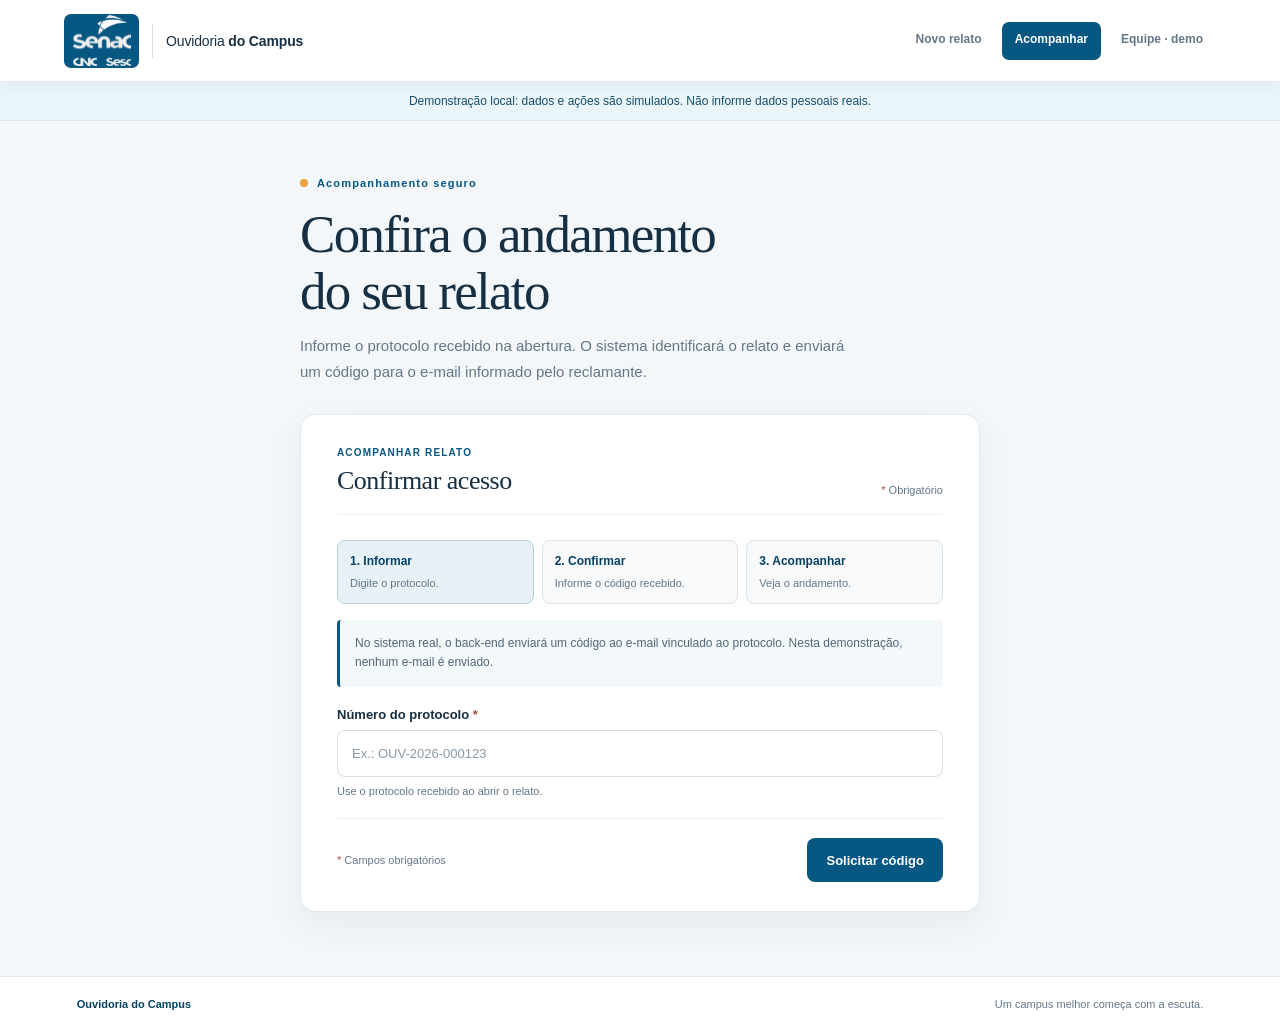
==== frontend/consulta.html @ caab5a20 "feat(frontend): add mocked complaint workflows and Senac branding Co-authored-by: Copilot <223556219" ====
<!doctype html>
<html lang="pt-BR">
<head>
  <meta charset="utf-8">
  <meta name="viewport" content="width=device-width, initial-scale=1">
  <meta name="theme-color" content="#f3f7fa">
  <meta name="description" content="Acompanhe um relato pelo protocolo na Ouvidoria do Campus.">
  <title>Ouvidoria do Campus | Acompanhar relato</title>
  <link rel="stylesheet" href="styles.css">
</head>
<body>
  <header class="site-header">
    <a class="brand" href="index.html" aria-label="Ouvidoria do Campus, início">
      <span class="brand-senac"><img src="assets/senac-logo.svg" alt="Senac"></span>
      <span class="brand-separator" aria-hidden="true"></span>
      <span class="brand-name">Ouvidoria <strong>do Campus</strong></span>
    </a>
    <nav class="header-nav" aria-label="Navegação principal">
      <a class="nav-link" href="index.html">Novo relato</a>
      <a class="nav-link active" href="consulta.html" aria-current="page">Acompanhar</a>
      <a class="nav-link" href="equipe-login.html">Equipe · demo</a>
    </nav>
  </header>

  <div class="demo-banner" role="note">Demonstração local: dados e ações são simulados. Não informe dados pessoais reais.</div>

  <main id="inicio">
    <section class="intro" aria-labelledby="page-title">
      <p class="eyebrow"><span aria-hidden="true"></span> Acompanhamento seguro</p>
      <h1 id="page-title">Confira o andamento<br class="desktop-break"> do seu relato</h1>
      <p class="intro-copy">Informe o protocolo recebido na abertura. O sistema identificará o relato e enviará um código para o e-mail informado pelo reclamante.</p>
    </section>

    <section class="form-card consultation-card" aria-labelledby="form-title">
      <div class="card-heading">
        <div>
          <p class="step-label">ACOMPANHAR RELATO</p>
          <h2 id="form-title">Confirmar acesso</h2>
        </div>
        <span class="required-note"><span aria-hidden="true">*</span> Obrigatório</span>
      </div>

      <ol class="verification-note" aria-label="Etapas do acompanhamento">
        <li class="verification-step current">
          <strong>1. Informar</strong>
          Digite o protocolo.
        </li>
        <li class="verification-step">
          <strong>2. Confirmar</strong>
          Informe o código recebido.
        </li>
        <li class="verification-step">
          <strong>3. Acompanhar</strong>
          Veja o andamento.
        </li>
      </ol>

      <p class="privacy-note">
        No sistema real, o back-end enviará um código ao e-mail vinculado ao protocolo. Nesta demonstração, nenhum e-mail é enviado.
      </p>

      <form id="protocol-form">
        <div class="field">
          <label for="protocol">Número do protocolo <span aria-hidden="true">*</span></label>
          <input id="protocol" name="protocol" type="text" placeholder="Ex.: OUV-2026-000123" required>
          <span class="field-hint">Use o protocolo recebido ao abrir o relato.</span>
        </div>

        <div class="form-footer">
          <p><span aria-hidden="true">*</span> Campos obrigatórios</p>
          <button type="submit">Solicitar código</button>
        </div>
      </form>

      <div class="feedback" id="protocol-result" aria-live="polite" hidden></div>

      <form class="verification-form" id="code-form" hidden>
        <div class="field">
          <label for="verification-code">Código de demonstração <span aria-hidden="true">*</span></label>
          <input id="verification-code" name="code" type="text" inputmode="numeric" autocomplete="one-time-code" placeholder="Digite o código mostrado acima" required>
        </div>
        <div class="form-footer">
          <p>Confirmação simulada</p>
          <button type="submit">Verificar código</button>
        </div>
      </form>

      <section class="tracking-result" id="tracking-result" aria-live="polite" hidden></section>
    </section>
  </main>

  <footer class="site-footer">
    <span>Ouvidoria do Campus</span>
    <span>Um campus melhor começa com a escuta.</span>
  </footer>
  <script src="mock-api.js" defer></script>
  <script src="app.js" defer></script>
</body>
</html>
---- frontend/styles.css ----
:root {
  color-scheme: light;
  --ink: #172f42;
  --muted: #647789;
  --brand: #075783;
  --brand-dark: #064064;
  --brand-soft: #e7f1f7;
  --green: var(--brand);
  --green-dark: var(--brand-dark);
  --green-soft: var(--brand-soft);
  --line: #d9e3ea;
  --paper: #ffffff;
  --canvas: #f3f7fa;
  --warm: #fff8ed;
  --accent: #e8a23b;
  font-family: "Segoe UI", Arial, sans-serif;
  font-synthesis: none;
  text-rendering: optimizeLegibility;
}

* {
  box-sizing: border-box;
}

body {
  min-width: 320px;
  margin: 0;
  color: var(--ink);
  background: var(--canvas);
}

.site-header {
  position: sticky;
  z-index: 20;
  top: 0;
  display: flex;
  min-height: 82px;
  align-items: center;
  justify-content: space-between;
  padding: 0 max(5vw, 28px);
  border-bottom: 1px solid #e2e9ee;
  background: var(--paper);
  box-shadow: 0 3px 14px rgb(23 47 66 / 5%);
}

.brand {
  display: inline-flex;
  align-items: center;
  gap: 13px;
  color: var(--ink);
  font-size: 14px;
  text-decoration: none;
}

.brand-senac {
  display: grid;
  width: 75px;
  height: 54px;
  place-items: center;
  overflow: hidden;
  border-radius: 7px;
  background: #075783;
}

.brand-senac img {
  display: block;
  width: 58px;
  height: 52px;
  object-fit: contain;
}

.brand-separator {
  width: 1px;
  height: 34px;
  background: #d8e1e8;
}

.brand-name {
  letter-spacing: -.15px;
}

.brand strong {
  font-weight: 700;
}

.header-label {
  color: var(--muted);
  font-size: 13px;
}

.header-nav {
  display: flex;
  align-items: center;
  gap: 7px;
}

.nav-link {
  min-height: 38px;
  padding: 10px 13px;
  border-radius: 7px;
  color: var(--muted);
  font-size: 12px;
  font-weight: 650;
  text-decoration: none;
}

.nav-link:hover,
.nav-link:focus-visible {
  color: var(--green-dark);
  background: var(--brand-soft);
  outline: none;
}

.nav-link.active {
  color: white;
  background: var(--brand);
}

main {
  width: min(100% - 40px, 680px);
  margin: 0 auto;
  padding: 56px 0 64px;
}

.intro {
  margin-bottom: 30px;
}

.eyebrow,
.step-label {
  margin: 0;
  color: var(--green);
  font-size: 11px;
  font-weight: 700;
  letter-spacing: 1.15px;
}

.eyebrow {
  display: flex;
  align-items: center;
  gap: 9px;
}

.eyebrow span {
  width: 8px;
  height: 8px;
  border-radius: 50%;
  background: var(--accent);
}

h1 {
  margin: 17px 0 13px;
  font-family: Georgia, "Times New Roman", serif;
  font-size: clamp(36px, 7vw, 53px);
  font-weight: 500;
  letter-spacing: -1.7px;
  line-height: 1.08;
}

.intro-copy {
  max-width: 560px;
  margin: 0;
  color: var(--muted);
  font-size: 15px;
  line-height: 1.7;
}

.response-note {
  display: flex;
  align-items: flex-start;
  gap: 12px;
  margin-top: 24px;
  padding: 15px 17px;
  border: 1px solid #e1e9ee;
  border-left: 3px solid var(--accent);
  border-radius: 9px;
  background: white;
  box-shadow: 0 4px 14px rgb(23 47 66 / 3%);
}

.note-icon {
  display: grid;
  flex: 0 0 20px;
  width: 20px;
  height: 20px;
  place-items: center;
  border-radius: 50%;
  color: var(--brand-dark);
  background: var(--brand-soft);
  font-family: Georgia, serif;
  font-size: 13px;
  font-weight: 700;
}

.response-note p {
  margin: 0;
  color: #4e6373;
  font-size: 12px;
  line-height: 1.6;
}

.form-card {
  padding: 32px 36px 29px;
  border: 1px solid #e1e8ed;
  border-radius: 15px;
  background: var(--paper);
  box-shadow: 0 14px 35px rgb(23 47 66 / 6%);
}

.card-heading {
  display: flex;
  align-items: flex-end;
  justify-content: space-between;
  gap: 16px;
  margin-bottom: 25px;
  padding-bottom: 18px;
  border-bottom: 1px solid #edf1f4;
}

.step-label {
  margin-bottom: 8px;
  font-size: 10px;
}

h2 {
  margin: 0;
  font-family: Georgia, "Times New Roman", serif;
  font-size: 26px;
  font-weight: 500;
  letter-spacing: -0.5px;
}

.required-note,
.field-hint,
.optional {
  color: var(--muted);
  font-size: 11px;
}

.required-note span,
.field label > span:not(.optional),
.form-footer > p span {
  color: #a64b37;
}

.field {
  display: flex;
  flex-direction: column;
  gap: 8px;
  margin-bottom: 21px;
}

.field label,
.follow-up label {
  font-size: 13px;
  font-weight: 650;
}

input,
textarea,
select {
  width: 100%;
  min-height: 47px;
  padding: 11px 14px;
  border: 1px solid #d3dfe7;
  border-radius: 8px;
  color: var(--ink);
  background: white;
  font: inherit;
  font-size: 13px;
}

input::placeholder,
textarea::placeholder {
  color: #8a9aa6;
}

input:focus,
textarea:focus,
select:focus {
  border-color: var(--brand);
  outline: 3px solid rgb(7 87 131 / 13%);
}

textarea {
  min-height: 112px;
  resize: vertical;
  line-height: 1.55;
}

select {
  padding-right: 34px;
}

.file-input {
  min-height: 48px;
  padding: 7px;
  color: var(--muted);
}

.file-input::file-selector-button {
  min-height: 32px;
  margin-right: 10px;
  padding: 0 12px;
  border: 1px solid var(--line);
  border-radius: 6px;
  color: var(--brand-dark);
  background: #f3f7fa;
  font: inherit;
  font-size: 12px;
  cursor: pointer;
}

.follow-up {
  display: flex;
  flex-direction: column;
  gap: 10px;
  min-width: 0;
  margin: 5px 0 22px;
  padding: 17px;
  border: 1px solid #dce8ef;
  border-radius: 9px;
  background: #f5f9fc;
}

.follow-up legend {
  padding: 0;
  font-size: 14px;
  font-weight: 700;
}

.follow-up p {
  margin: 0 0 3px;
  color: #536778;
  font-size: 12px;
  line-height: 1.65;
}

.follow-up label {
  margin-top: 3px;
}

.form-footer {
  display: flex;
  align-items: center;
  justify-content: space-between;
  gap: 14px;
  padding-top: 19px;
  border-top: 1px solid #e8eef2;
}

.form-footer > p {
  margin: 0;
  color: var(--muted);
  font-size: 11px;
}

button {
  min-height: 44px;
  padding: 0 19px;
  border: 0;
  border-radius: 8px;
  color: white;
  background: var(--green);
  font: inherit;
  font-size: 13px;
  font-weight: 650;
  cursor: pointer;
  transition: background-color 140ms ease, transform 140ms ease, box-shadow 140ms ease;
}

button:not(:disabled):hover {
  background: var(--brand-dark);
  box-shadow: 0 5px 12px rgb(6 64 100 / 16%);
  transform: translateY(-1px);
}

button:disabled {
  color: #f7f9f7;
  background: #8a9b91;
  cursor: not-allowed;
}

.availability-note {
  margin: 10px 0 0;
  color: var(--muted);
  font-size: 11px;
  line-height: 1.5;
  text-align: right;
}

.consultation-layout {
  display: grid;
  grid-template-columns: minmax(0, 1fr);
  gap: 20px;
}

.consultation-card {
  width: 100%;
}

.verification-note {
  display: grid;
  grid-template-columns: repeat(3, 1fr);
  gap: 8px;
  margin: 0 0 24px;
  padding: 0;
  list-style: none;
}

.verification-step {
  display: flex;
  flex-direction: column;
  gap: 6px;
  padding: 12px;
  border: 1px solid var(--line);
  border-radius: 8px;
  color: var(--muted);
  background: #f7f9fb;
  font-size: 11px;
  line-height: 1.35;
}

.verification-step strong {
  color: var(--green-dark);
  font-size: 12px;
}

.verification-step.current {
  border-color: #b7cfdd;
  background: var(--green-soft);
}

.privacy-note {
  margin: -8px 0 20px;
  padding: 14px 15px;
  border-left: 3px solid var(--brand);
  border-radius: 4px;
  color: #536778;
  background: #f3f8fb;
  font-size: 12px;
  line-height: 1.65;
}

.status-preview {
  display: none;
  margin-top: 22px;
  padding-top: 22px;
  border-top: 1px solid #edf0ed;
}

.site-footer {
  display: flex;
  justify-content: space-between;
  gap: 16px;
  padding: 21px max(6vw, 24px);
  border-top: 1px solid #e0e8ed;
  color: var(--muted);
  background: var(--paper);
  font-size: 11px;
}

.site-footer span:first-child {
  color: var(--green-dark);
  font-weight: 700;
}

[hidden] {
  display: none !important;
}

.demo-banner {
  padding: 10px 20px;
  border-bottom: 1px solid #d7e8f0;
  color: #174e6c;
  background: #eaf5fa;
  font-size: 12px;
  line-height: 1.5;
  text-align: center;
}

.feedback {
  margin-top: 21px;
  padding: 16px;
  border: 1px solid #d5e4d8;
  border-radius: 8px;
  color: var(--ink);
  background: #f4faf5;
  font-size: 13px;
  line-height: 1.6;
}

.feedback.error {
  border-color: #e6c6bd;
  color: #713e31;
  background: #fff7f4;
}

.feedback.success {
  border-color: #c9decf;
  background: #f4faf5;
}

.report-success > p {
  margin: 10px 0;
}

.success-heading,
.tracking-heading,
.ticket-topline,
.ticket-actions,
.queue-panel-heading,
.results-heading {
  display: flex;
  align-items: center;
  justify-content: space-between;
  gap: 14px;
}

.success-heading {
  justify-content: flex-start;
  margin-bottom: 12px;
}

.success-heading h3,
.tracking-result h3,
.ticket-card h3 {
  margin: 0;
  font-family: Georgia, "Times New Roman", serif;
  font-size: 21px;
  font-weight: 500;
}

.success-heading .step-label {
  margin-bottom: 4px;
}

.success-icon {
  display: grid;
  flex: 0 0 34px;
  width: 34px;
  height: 34px;
  place-items: center;
  border-radius: 50%;
  color: white;
  background: var(--green);
  font-size: 18px;
}

.protocol-value {
  width: fit-content;
  margin: 13px 0;
  padding: 10px 13px;
  border: 1px dashed #a7bba9;
  border-radius: 6px;
  color: var(--green-dark);
  background: white;
  font-size: 17px;
  font-weight: 750;
  letter-spacing: 1px;
}

.button-link {
  display: inline-flex;
  min-height: 42px;
  align-items: center;
  justify-content: center;
  margin-top: 8px;
  padding: 0 16px;
  border-radius: 6px;
  color: white;
  background: var(--green);
  font-size: 13px;
  font-weight: 650;
  text-decoration: none;
}

.button-link:hover,
.button-link:focus-visible {
  background: var(--green-dark);
}

.verification-form {
  margin-top: 22px;
  padding-top: 20px;
  border-top: 1px solid #edf0ed;
}

.tracking-result {
  margin-top: 22px;
  padding: 22px;
  border: 1px solid var(--line);
  border-radius: 9px;
  background: #fbfcfb;
}

.tracking-heading {
  align-items: flex-start;
  margin-bottom: 8px;
}

.tracking-heading .step-label {
  margin-bottom: 7px;
}

.tracking-location,
.ticket-location {
  margin: 6px 0 14px;
  color: var(--muted);
  font-size: 12px;
}

.tracking-result > p:not(.tracking-location):not(.field-hint) {
  font-size: 13px;
  line-height: 1.65;
}

.tracking-meta {
  display: flex;
  flex-wrap: wrap;
  gap: 10px 20px;
  margin: 18px 0;
  padding: 14px 0;
  border-top: 1px solid var(--line);
  border-bottom: 1px solid var(--line);
  color: var(--muted);
  font-size: 12px;
}

.tracking-meta strong {
  color: var(--ink);
}

.response-box {
  padding: 13px 15px;
  border-left: 3px solid #86a892;
  border-radius: 4px;
  background: var(--green-soft);
  font-size: 12px;
}

.response-box p {
  margin: 6px 0 0;
  line-height: 1.55;
}

.status-badge,
.demo-pill {
  display: inline-flex;
  min-height: 27px;
  align-items: center;
  padding: 5px 10px;
  border-radius: 20px;
  background: #edf0ed;
  color: #536057;
  font-size: 11px;
  font-weight: 700;
  white-space: nowrap;
}

.status-badge.recebido {
  color: #76521b;
  background: #fbf0d7;
}

.status-badge.em-andamento {
  color: #285d78;
  background: #e3f1f7;
}

.status-badge.resolvido {
  color: #286044;
  background: #e3f1e7;
}

.queue-main {
  width: min(100% - 48px, 1120px);
  padding-top: 48px;
}

.queue-main .intro {
  margin-bottom: 25px;
}

.queue-main h1 {
  font-size: clamp(36px, 5vw, 48px);
}

.queue-summary {
  display: grid;
  grid-template-columns: repeat(4, minmax(0, 1fr));
  gap: 12px;
  margin-bottom: 20px;
}

.summary-card,
.queue-panel,
.ticket-card {
  border: 1px solid #e1e8e2;
  border-radius: 10px;
  background: var(--paper);
  box-shadow: 0 7px 22px rgb(30 55 42 / 3%);
}

.summary-card {
  display: flex;
  min-height: 96px;
  flex-direction: column;
  justify-content: center;
  gap: 8px;
  padding: 16px 18px;
}

.summary-label {
  color: var(--muted);
  font-size: 12px;
}

.summary-card strong {
  color: var(--green-dark);
  font-family: Georgia, "Times New Roman", serif;
  font-size: 28px;
  font-weight: 500;
}

.queue-panel {
  padding: 22px 24px;
}

.queue-panel-heading {
  margin-bottom: 17px;
}

.queue-panel-heading h2 {
  font-size: 22px;
}

.queue-panel-heading .step-label {
  margin-bottom: 5px;
}

.demo-pill {
  color: #59491e;
  background: #f5edcf;
}

.filter-form {
  display: grid;
  grid-template-columns: repeat(3, minmax(0, 1fr)) auto;
  align-items: end;
  gap: 12px;
}

.filter-form .field {
  margin: 0;
}

.filter-form label,
.ticket-review label {
  font-size: 12px;
}

.filter-form select,
.ticket-review select {
  min-height: 41px;
  padding-top: 8px;
  padding-bottom: 8px;
  font-size: 12px;
}

.button-secondary {
  min-height: 41px;
  padding: 0 14px;
  border: 1px solid var(--line);
  color: var(--green-dark);
  background: white;
  font-size: 12px;
}

button.button-secondary:hover {
  color: var(--brand-dark);
  background: #f1f6f9;
  box-shadow: none;
  transform: none;
}

.queue-results {
  margin-top: 28px;
}

.results-heading {
  margin-bottom: 14px;
}

.results-heading h2 {
  font-size: 23px;
}

.results-heading h2 span {
  color: var(--muted);
  font-family: "Segoe UI", Arial, sans-serif;
  font-size: 14px;
}

.queue-list {
  display: grid;
  gap: 14px;
}

.ticket-card {
  padding: 20px 22px;
}

.ticket-topline {
  margin-bottom: 14px;
}

.ticket-protocol {
  color: var(--green);
  font-size: 11px;
  font-weight: 750;
  letter-spacing: .5px;
}

.ticket-title-row {
  display: flex;
  align-items: flex-start;
  justify-content: space-between;
  gap: 14px;
}

.ticket-card h3 {
  font-size: 20px;
}

.ticket-location {
  margin: 5px 0 0;
}

.ticket-description {
  margin: 13px 0;
  color: #4e5e55;
  font-size: 13px;
  line-height: 1.6;
}

.suggestion-note {
  margin: 0 0 16px;
  padding: 10px 12px;
  border-radius: 6px;
  color: #605327;
  background: #fbf6e5;
  font-size: 11px;
  line-height: 1.5;
}

.ticket-review {
  display: grid;
  grid-template-columns: repeat(3, minmax(0, 1fr));
  gap: 12px;
  padding-top: 16px;
  border-top: 1px solid #edf0ed;
}

.ticket-review .field {
  margin: 0;
}

.ticket-review textarea {
  min-height: 70px;
  font-size: 12px;
  line-height: 1.5;
}

.response-field,
.ticket-actions {
  grid-column: 1 / -1;
}

.ticket-actions {
  justify-content: flex-end;
}

.ticket-actions .field-hint {
  margin-right: auto;
}

.ticket-actions button {
  min-height: 40px;
  padding: 0 15px;
}

.save-feedback {
  grid-column: 1 / -1;
  margin: -4px 0 0;
  color: var(--green-dark);
  font-size: 12px;
}

.save-feedback.error {
  color: #8a382a;
}

.empty-state {
  padding: 30px 20px;
  border: 1px dashed #cbd6cc;
  border-radius: 9px;
  color: var(--muted);
  background: #fafcfa;
  text-align: center;
}

.empty-state strong {
  color: var(--ink);
  font-size: 14px;
}

.empty-state p {
  margin: 7px 0 0;
  font-size: 12px;
}

.login-main {
  width: min(100% - 40px, 550px);
  padding-top: 58px;
}

.login-main .intro {
  margin-bottom: 25px;
}

.login-card {
  width: 100%;
}

.demo-credentials {
  display: flex;
  flex-direction: column;
  gap: 7px;
  margin: 0 0 23px;
  padding: 14px 16px;
  border: 1px solid #e8dfbc;
  border-radius: 7px;
  color: #59491e;
  background: #fbf6e5;
  font-size: 12px;
}

.demo-credentials code {
  color: var(--ink);
  font-family: Consolas, "Courier New", monospace;
  font-weight: 700;
}

.logout-link {
  min-width: 44px;
  border: 0;
  color: var(--muted);
  background: transparent;
  font-family: inherit;
}

button.logout-link:hover,
button.logout-link:focus-visible {
  color: var(--green-dark);
  background: var(--brand-soft);
  box-shadow: none;
  transform: none;
}

@media (max-width: 760px) {
  .site-header {
    flex-wrap: wrap;
    gap: 10px;
    padding: 11px 24px;
  }

  .header-nav {
    flex: 1 0 100%;
    justify-content: flex-start;
  }
}

@media (max-width: 560px) {
  .site-header {
    min-height: 65px;
    padding: 11px 20px;
    flex-wrap: wrap;
  }

  .header-nav {
    width: 100%;
    justify-content: space-between;
    gap: 2px;
  }

  .nav-link {
    min-height: 34px;
    padding: 8px 5px;
    font-size: 10px;
  }

  main {
    width: min(100% - 32px, 680px);
    padding: 45px 0 40px;
  }

  h1 {
    font-size: clamp(35px, 10vw, 46px);
    letter-spacing: -1.2px;
  }

  .desktop-break {
    display: none;
  }

  .form-card {
    padding: 23px 19px 21px;
  }

  h2 {
    font-size: 23px;
  }

  .required-note {
    max-width: 84px;
    text-align: right;
  }

  .follow-up {
    padding: 14px;
  }

  .verification-note {
    grid-template-columns: 1fr;
  }

  .verification-step {
    flex-direction: row;
    align-items: center;
  }

  .queue-main {
    width: min(100% - 32px, 680px);
    padding-top: 35px;
  }

  .login-main {
    width: min(100% - 32px, 550px);
    padding-top: 40px;
  }

  .queue-summary {
    grid-template-columns: repeat(2, minmax(0, 1fr));
    gap: 8px;
  }

  .summary-card {
    min-height: 80px;
    padding: 13px;
  }

  .summary-card strong {
    font-size: 24px;
  }

  .queue-panel {
    padding: 18px 16px;
  }

  .filter-form {
    grid-template-columns: 1fr 1fr;
  }

  .filter-form .button-secondary {
    grid-column: 1 / -1;
  }

  .results-heading {
    align-items: flex-start;
    flex-direction: column;
    gap: 6px;
  }

  .ticket-card {
    padding: 16px;
  }

  .ticket-review {
    grid-template-columns: 1fr;
  }

  .response-field,
  .ticket-actions {
    grid-column: auto;
  }

  .ticket-actions {
    align-items: flex-start;
    flex-direction: column;
  }

  .ticket-actions .field-hint {
    margin-right: 0;
  }

  .ticket-actions button {
    width: 100%;
  }

  .tracking-result {
    padding: 16px;
  }

  .tracking-heading {
    flex-direction: column;
    align-items: flex-start;
  }

  .tracking-meta {
    flex-direction: column;
    gap: 7px;
  }

  .form-footer {
    align-items: stretch;
  }

  .form-footer button {
    padding: 0 12px;
  }

  .site-footer {
    flex-direction: column;
    gap: 7px;
    padding: 18px 20px;
  }
}
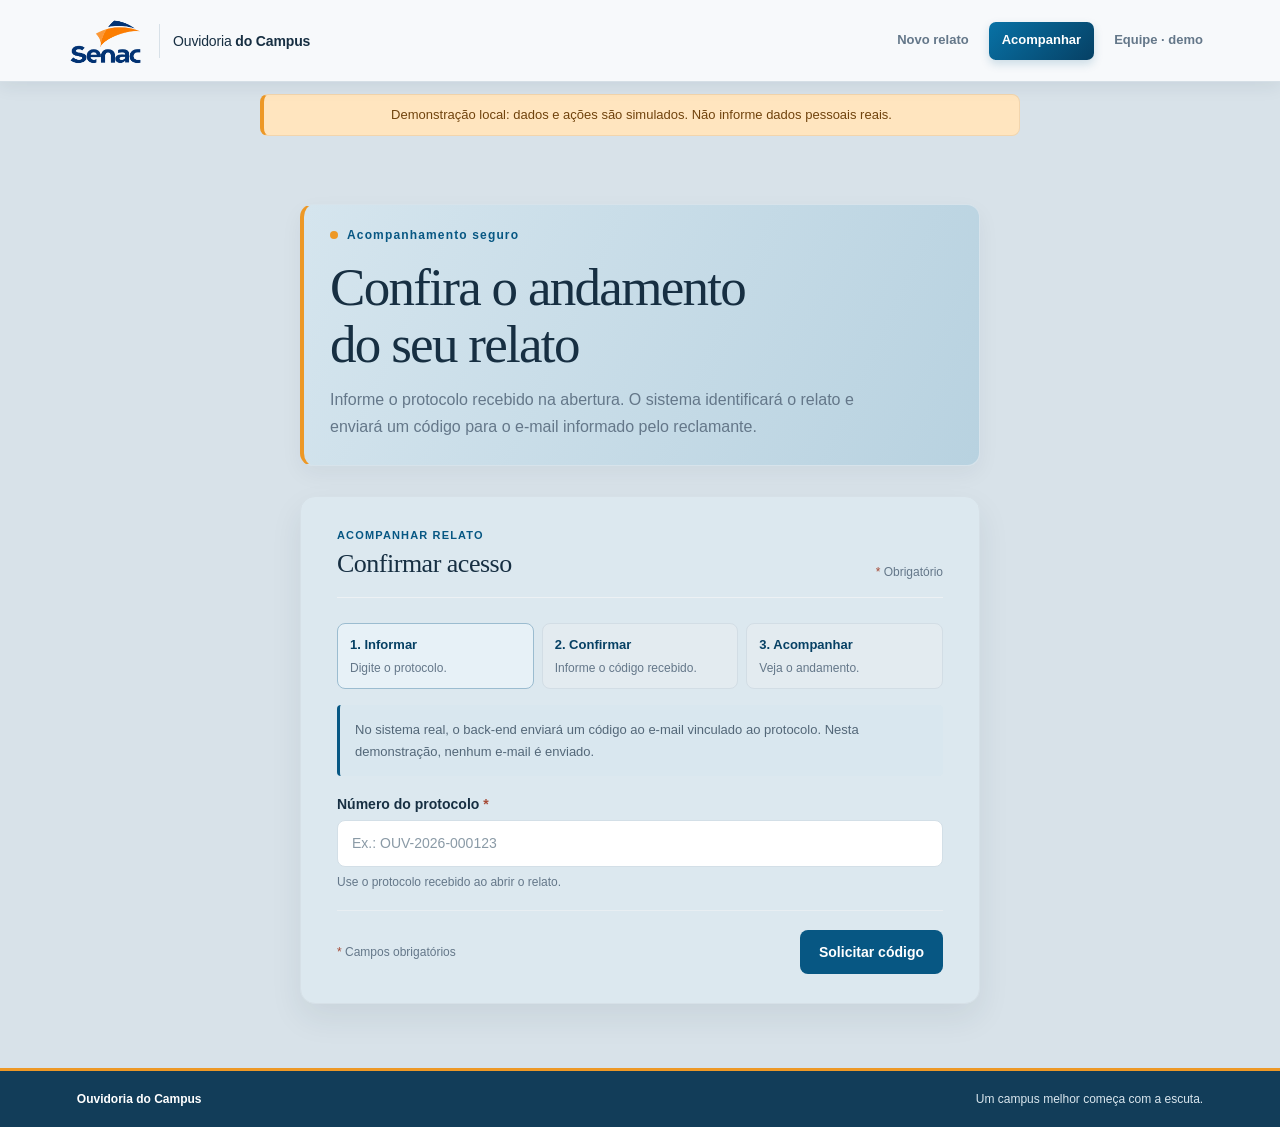
==== commit 8dd76870: "feat(frontend): refine branding and demo notice Co-authored-by: Copilot <223556219+Copilot@users.nor" ====
--- a/frontend/consulta.html
+++ b/frontend/consulta.html
@@ -11,7 +11,7 @@
 <body>
   <header class="site-header">
     <a class="brand" href="index.html" aria-label="Ouvidoria do Campus, início">
-      <span class="brand-senac"><img src="assets/senac-logo.svg" alt="Senac"></span>
+      <span class="brand-senac"><img src="assets/senac-logo-orange-blue.png" alt="Senac"></span>
       <span class="brand-separator" aria-hidden="true"></span>
       <span class="brand-name">Ouvidoria <strong>do Campus</strong></span>
     </a>
--- a/frontend/styles.css
+++ b/frontend/styles.css
@@ -8,11 +8,12 @@
   --green: var(--brand);
   --green-dark: var(--brand-dark);
   --green-soft: var(--brand-soft);
-  --line: #d9e3ea;
-  --paper: #ffffff;
-  --canvas: #f3f7fa;
-  --warm: #fff8ed;
-  --accent: #e8a23b;
+  --line: #d2dde5;
+  --paper: #eef3f6;
+  --canvas: #d8e2e9;
+  --surface-muted: #cbd8e1;
+  --warm: #ffe4bb;
+  --accent: #ed9826;
   font-family: "Segoe UI", Arial, sans-serif;
   font-synthesis: none;
   text-rendering: optimizeLegibility;
@@ -38,9 +39,9 @@
   align-items: center;
   justify-content: space-between;
   padding: 0 max(5vw, 28px);
-  border-bottom: 1px solid #e2e9ee;
-  background: var(--paper);
-  box-shadow: 0 3px 14px rgb(23 47 66 / 5%);
+  border-bottom: 1px solid #d5dfe6;
+  background: #f7f9fb;
+  box-shadow: 0 4px 17px rgb(23 47 66 / 8%);
 }
 
 .brand {
@@ -54,18 +55,15 @@
 
 .brand-senac {
   display: grid;
-  width: 75px;
-  height: 54px;
+  width: 82px;
+  height: 60px;
   place-items: center;
-  overflow: hidden;
-  border-radius: 7px;
-  background: #075783;
 }
 
 .brand-senac img {
   display: block;
-  width: 58px;
-  height: 52px;
+  width: 82px;
+  height: 60px;
   object-fit: contain;
 }
 
@@ -99,7 +97,7 @@
   padding: 10px 13px;
   border-radius: 7px;
   color: var(--muted);
-  font-size: 12px;
+  font-size: 13px;
   font-weight: 650;
   text-decoration: none;
 }
@@ -113,7 +111,8 @@
 
 .nav-link.active {
   color: white;
-  background: var(--brand);
+  background: linear-gradient(135deg, #0872a6, var(--brand-dark));
+  box-shadow: 0 4px 10px rgb(7 87 131 / 18%);
 }
 
 main {
@@ -124,13 +123,19 @@
 
 .intro {
   margin-bottom: 30px;
+  padding: 23px 26px 25px;
+  border: 1px solid #d7e3eb;
+  border-left: 4px solid var(--accent);
+  border-radius: 13px;
+  background: linear-gradient(115deg, #d5e5ee 0%, #b8d2e0 100%);
+  box-shadow: 0 8px 22px rgb(23 47 66 / 5%);
 }
 
 .eyebrow,
 .step-label {
   margin: 0;
   color: var(--green);
-  font-size: 11px;
+  font-size: 12px;
   font-weight: 700;
   letter-spacing: 1.15px;
 }
@@ -161,7 +166,7 @@
   max-width: 560px;
   margin: 0;
   color: var(--muted);
-  font-size: 15px;
+  font-size: 16px;
   line-height: 1.7;
 }
 
@@ -171,11 +176,11 @@
   gap: 12px;
   margin-top: 24px;
   padding: 15px 17px;
-  border: 1px solid #e1e9ee;
-  border-left: 3px solid var(--accent);
+  border: 1px solid #e4e9ed;
+  border-left: 3px solid var(--brand);
   border-radius: 9px;
-  background: white;
-  box-shadow: 0 4px 14px rgb(23 47 66 / 3%);
+  background: #dce8ef;
+  box-shadow: none;
 }
 
 .note-icon {
@@ -195,16 +200,16 @@
 .response-note p {
   margin: 0;
   color: #4e6373;
-  font-size: 12px;
+  font-size: 13px;
   line-height: 1.6;
 }
 
 .form-card {
   padding: 32px 36px 29px;
-  border: 1px solid #e1e8ed;
+  border: 1px solid #d6e0e7;
   border-radius: 15px;
-  background: var(--paper);
-  box-shadow: 0 14px 35px rgb(23 47 66 / 6%);
+  background: #dce8ef;
+  box-shadow: 0 14px 32px rgb(23 47 66 / 8%);
 }
 
 .card-heading {
@@ -219,7 +224,7 @@
 
 .step-label {
   margin-bottom: 8px;
-  font-size: 10px;
+  font-size: 11px;
 }
 
 h2 {
@@ -234,7 +239,7 @@
 .field-hint,
 .optional {
   color: var(--muted);
-  font-size: 11px;
+  font-size: 12px;
 }
 
 .required-note span,
@@ -252,7 +257,7 @@
 
 .field label,
 .follow-up label {
-  font-size: 13px;
+  font-size: 14px;
   font-weight: 650;
 }
 
@@ -267,7 +272,7 @@
   color: var(--ink);
   background: white;
   font: inherit;
-  font-size: 13px;
+  font-size: 14px;
 }
 
 input::placeholder,
@@ -307,7 +312,7 @@
   color: var(--brand-dark);
   background: #f3f7fa;
   font: inherit;
-  font-size: 12px;
+  font-size: 13px;
   cursor: pointer;
 }
 
@@ -318,9 +323,9 @@
   min-width: 0;
   margin: 5px 0 22px;
   padding: 17px;
-  border: 1px solid #dce8ef;
+  border: 1px solid #efd6b0;
   border-radius: 9px;
-  background: #f5f9fc;
+  background: #fff1dc;
 }
 
 .follow-up legend {
@@ -332,7 +337,7 @@
 .follow-up p {
   margin: 0 0 3px;
   color: #536778;
-  font-size: 12px;
+  font-size: 13px;
   line-height: 1.65;
 }
 
@@ -352,7 +357,7 @@
 .form-footer > p {
   margin: 0;
   color: var(--muted);
-  font-size: 11px;
+  font-size: 12px;
 }
 
 button {
@@ -363,7 +368,7 @@
   color: white;
   background: var(--green);
   font: inherit;
-  font-size: 13px;
+  font-size: 14px;
   font-weight: 650;
   cursor: pointer;
   transition: background-color 140ms ease, transform 140ms ease, box-shadow 140ms ease;
@@ -384,7 +389,7 @@
 .availability-note {
   margin: 10px 0 0;
   color: var(--muted);
-  font-size: 11px;
+  font-size: 12px;
   line-height: 1.5;
   text-align: right;
 }
@@ -416,18 +421,18 @@
   border: 1px solid var(--line);
   border-radius: 8px;
   color: var(--muted);
-  background: #f7f9fb;
-  font-size: 11px;
+  background: #e3ebf0;
+  font-size: 12px;
   line-height: 1.35;
 }
 
 .verification-step strong {
   color: var(--green-dark);
-  font-size: 12px;
+  font-size: 13px;
 }
 
 .verification-step.current {
-  border-color: #b7cfdd;
+  border-color: #9bbcd0;
   background: var(--green-soft);
 }
 
@@ -437,8 +442,8 @@
   border-left: 3px solid var(--brand);
   border-radius: 4px;
   color: #536778;
-  background: #f3f8fb;
-  font-size: 12px;
+  background: #d9e7ef;
+  font-size: 13px;
   line-height: 1.65;
 }
 
@@ -454,14 +459,14 @@
   justify-content: space-between;
   gap: 16px;
   padding: 21px max(6vw, 24px);
-  border-top: 1px solid #e0e8ed;
-  color: var(--muted);
-  background: var(--paper);
-  font-size: 11px;
+  border-top: 3px solid var(--accent);
+  color: #d9e6ee;
+  background: #123d59;
+  font-size: 12px;
 }
 
 .site-footer span:first-child {
-  color: var(--green-dark);
+  color: white;
   font-weight: 700;
 }
 
@@ -470,11 +475,16 @@
 }
 
 .demo-banner {
+  width: calc(100% - 32px);
+  max-width: 760px;
+  margin: 12px auto;
   padding: 10px 20px;
-  border-bottom: 1px solid #d7e8f0;
-  color: #174e6c;
-  background: #eaf5fa;
-  font-size: 12px;
+  border: 1px solid #f2d5ad;
+  border-left: 4px solid var(--accent);
+  border-radius: 8px;
+  color: #70430d;
+  background: #ffe5bf;
+  font-size: 13px;
   line-height: 1.5;
   text-align: center;
 }
@@ -482,11 +492,11 @@
 .feedback {
   margin-top: 21px;
   padding: 16px;
-  border: 1px solid #d5e4d8;
+  border: 1px solid #d5e0e7;
   border-radius: 8px;
   color: var(--ink);
-  background: #f4faf5;
-  font-size: 13px;
+  background: #dce9f0;
+  font-size: 14px;
   line-height: 1.6;
 }
 
@@ -497,8 +507,8 @@
 }
 
 .feedback.success {
-  border-color: #c9decf;
-  background: #f4faf5;
+  border-color: #9bbdd0;
+  background: #cfe2ec;
 }
 
 .report-success > p {
@@ -527,7 +537,7 @@
 .ticket-card h3 {
   margin: 0;
   font-family: Georgia, "Times New Roman", serif;
-  font-size: 21px;
+  font-size: 22px;
   font-weight: 500;
 }
 
@@ -543,7 +553,7 @@
   place-items: center;
   border-radius: 50%;
   color: white;
-  background: var(--green);
+  background: var(--brand);
   font-size: 18px;
 }
 
@@ -551,10 +561,10 @@
   width: fit-content;
   margin: 13px 0;
   padding: 10px 13px;
-  border: 1px dashed #a7bba9;
+  border: 1px dashed #e2ae68;
   border-radius: 6px;
-  color: var(--green-dark);
-  background: white;
+  color: #764300;
+  background: #ffe3b8;
   font-size: 17px;
   font-weight: 750;
   letter-spacing: 1px;
@@ -570,7 +580,7 @@
   border-radius: 6px;
   color: white;
   background: var(--green);
-  font-size: 13px;
+  font-size: 14px;
   font-weight: 650;
   text-decoration: none;
 }
@@ -589,9 +599,9 @@
 .tracking-result {
   margin-top: 22px;
   padding: 22px;
-  border: 1px solid var(--line);
+  border: 1px solid #d4e0e8;
   border-radius: 9px;
-  background: #fbfcfb;
+  background: #d9e7ef;
 }
 
 .tracking-heading {
@@ -607,11 +617,11 @@
 .ticket-location {
   margin: 6px 0 14px;
   color: var(--muted);
-  font-size: 12px;
+  font-size: 13px;
 }
 
 .tracking-result > p:not(.tracking-location):not(.field-hint) {
-  font-size: 13px;
+  font-size: 14px;
   line-height: 1.65;
 }
 
@@ -624,7 +634,7 @@
   border-top: 1px solid var(--line);
   border-bottom: 1px solid var(--line);
   color: var(--muted);
-  font-size: 12px;
+  font-size: 13px;
 }
 
 .tracking-meta strong {
@@ -633,10 +643,10 @@
 
 .response-box {
   padding: 13px 15px;
-  border-left: 3px solid #86a892;
+  border-left: 3px solid var(--accent);
   border-radius: 4px;
-  background: var(--green-soft);
-  font-size: 12px;
+  background: #fff5e8;
+  font-size: 13px;
 }
 
 .response-box p {
@@ -658,19 +668,25 @@
   white-space: nowrap;
 }
 
+.status-badge {
+  min-height: 32px;
+  padding: 6px 12px;
+  font-size: 14px;
+}
+
 .status-badge.recebido {
-  color: #76521b;
-  background: #fbf0d7;
+  color: #8a4300;
+  background: #fff0dc;
 }
 
 .status-badge.em-andamento {
-  color: #285d78;
-  background: #e3f1f7;
+  color: #a61b1b;
+  background: #fde8e7;
 }
 
 .status-badge.resolvido {
-  color: #286044;
-  background: #e3f1e7;
+  color: #17613c;
+  background: #e4f4e9;
 }
 
 .queue-main {
@@ -696,24 +712,43 @@
 .summary-card,
 .queue-panel,
 .ticket-card {
-  border: 1px solid #e1e8e2;
+  border: 1px solid #d5dfe6;
   border-radius: 10px;
-  background: var(--paper);
-  box-shadow: 0 7px 22px rgb(30 55 42 / 3%);
+  background: #edf2f5;
+  box-shadow: 0 8px 23px rgb(23 47 66 / 6%);
 }
 
 .summary-card {
+  position: relative;
   display: flex;
   min-height: 96px;
   flex-direction: column;
   justify-content: center;
   gap: 8px;
   padding: 16px 18px;
+  overflow: hidden;
+  border-top: 4px solid var(--brand);
+  background: linear-gradient(145deg, #d3e4ed 20%, #b7d0de 100%);
+}
+
+.summary-card:nth-child(2) {
+  border-top-color: var(--accent);
+  background: linear-gradient(145deg, #ffe9c9 20%, #ffd28e 100%);
+}
+
+.summary-card:nth-child(3) {
+  border-top-color: #7a8b99;
+  background: linear-gradient(145deg, #e2e8ec 20%, #cbd6de 100%);
+}
+
+.summary-card:nth-child(4) {
+  border-top-color: #3e7898;
+  background: linear-gradient(145deg, #d6e5ec 20%, #bbd2de 100%);
 }
 
 .summary-label {
   color: var(--muted);
-  font-size: 12px;
+  font-size: 13px;
 }
 
 .summary-card strong {
@@ -723,8 +758,18 @@
   font-weight: 500;
 }
 
+.summary-card:nth-child(2) strong {
+  color: #a85b00;
+}
+
+.summary-card:nth-child(3) strong {
+  color: #536574;
+}
+
 .queue-panel {
   padding: 22px 24px;
+  border-top: 4px solid var(--brand);
+  background: linear-gradient(150deg, #d0e0e9 0, #e3ebf0 100%);
 }
 
 .queue-panel-heading {
@@ -740,8 +785,8 @@
 }
 
 .demo-pill {
-  color: #59491e;
-  background: #f5edcf;
+  color: #794600;
+  background: #ffecd0;
 }
 
 .filter-form {
@@ -757,7 +802,7 @@
 
 .filter-form label,
 .ticket-review label {
-  font-size: 12px;
+  font-size: 13px;
 }
 
 .filter-form select,
@@ -765,21 +810,21 @@
   min-height: 41px;
   padding-top: 8px;
   padding-bottom: 8px;
-  font-size: 12px;
+  font-size: 13px;
 }
 
 .button-secondary {
   min-height: 41px;
   padding: 0 14px;
-  border: 1px solid var(--line);
-  color: var(--green-dark);
-  background: white;
-  font-size: 12px;
+  border: 1px solid #cbd7df;
+  color: var(--brand-dark);
+  background: #edf2f5;
+  font-size: 13px;
 }
 
 button.button-secondary:hover {
   color: var(--brand-dark);
-  background: #f1f6f9;
+  background: #e1eaf0;
   box-shadow: none;
   transform: none;
 }
@@ -799,7 +844,7 @@
 .results-heading h2 span {
   color: var(--muted);
   font-family: "Segoe UI", Arial, sans-serif;
-  font-size: 14px;
+  font-size: 15px;
 }
 
 .queue-list {
@@ -809,6 +854,24 @@
 
 .ticket-card {
   padding: 20px 22px;
+  border-left: 4px solid #8da7b7;
+  background: #d9e5ec;
+  transition: box-shadow 150ms ease, transform 150ms ease;
+}
+
+.ticket-card:nth-child(3n + 2) {
+  border-left-color: var(--accent);
+  background: #ffe7c5;
+}
+
+.ticket-card:nth-child(3n) {
+  border-left-color: #8595a2;
+  background: #d3dde4;
+}
+
+.ticket-card:hover {
+  box-shadow: 0 12px 27px rgb(23 47 66 / 10%);
+  transform: translateY(-2px);
 }
 
 .ticket-topline {
@@ -817,7 +880,7 @@
 
 .ticket-protocol {
   color: var(--green);
-  font-size: 11px;
+  font-size: 12px;
   font-weight: 750;
   letter-spacing: .5px;
 }
@@ -840,17 +903,18 @@
 .ticket-description {
   margin: 13px 0;
   color: #4e5e55;
-  font-size: 13px;
+  font-size: 14px;
   line-height: 1.6;
 }
 
 .suggestion-note {
   margin: 0 0 16px;
   padding: 10px 12px;
+  border-left: 3px solid var(--accent);
   border-radius: 6px;
-  color: #605327;
-  background: #fbf6e5;
-  font-size: 11px;
+  color: #654314;
+  background: #ffe9c9;
+  font-size: 12px;
   line-height: 1.5;
 }
 
@@ -859,7 +923,7 @@
   grid-template-columns: repeat(3, minmax(0, 1fr));
   gap: 12px;
   padding-top: 16px;
-  border-top: 1px solid #edf0ed;
+  border-top: 1px solid #e0e7ec;
 }
 
 .ticket-review .field {
@@ -868,7 +932,7 @@
 
 .ticket-review textarea {
   min-height: 70px;
-  font-size: 12px;
+  font-size: 13px;
   line-height: 1.5;
 }
 
@@ -894,7 +958,7 @@
   grid-column: 1 / -1;
   margin: -4px 0 0;
   color: var(--green-dark);
-  font-size: 12px;
+  font-size: 13px;
 }
 
 .save-feedback.error {
@@ -906,18 +970,18 @@
   border: 1px dashed #cbd6cc;
   border-radius: 9px;
   color: var(--muted);
-  background: #fafcfa;
+  background: #e4ecf1;
   text-align: center;
 }
 
 .empty-state strong {
   color: var(--ink);
-  font-size: 14px;
+  font-size: 15px;
 }
 
 .empty-state p {
   margin: 7px 0 0;
-  font-size: 12px;
+  font-size: 13px;
 }
 
 .login-main {
@@ -939,11 +1003,12 @@
   gap: 7px;
   margin: 0 0 23px;
   padding: 14px 16px;
-  border: 1px solid #e8dfbc;
+  border: 1px solid #f0d4ad;
+  border-left: 4px solid var(--accent);
   border-radius: 7px;
-  color: #59491e;
-  background: #fbf6e5;
-  font-size: 12px;
+  color: #70430d;
+  background: #ffdfae;
+  font-size: 13px;
 }
 
 .demo-credentials code {
@@ -996,13 +1061,17 @@
 
   .nav-link {
     min-height: 34px;
-    padding: 8px 5px;
-    font-size: 10px;
+    padding: 8px 4px;
+    font-size: 11px;
   }
 
   main {
     width: min(100% - 32px, 680px);
     padding: 45px 0 40px;
+  }
+
+  .intro {
+    padding: 19px 18px 20px;
   }
 
   h1 {
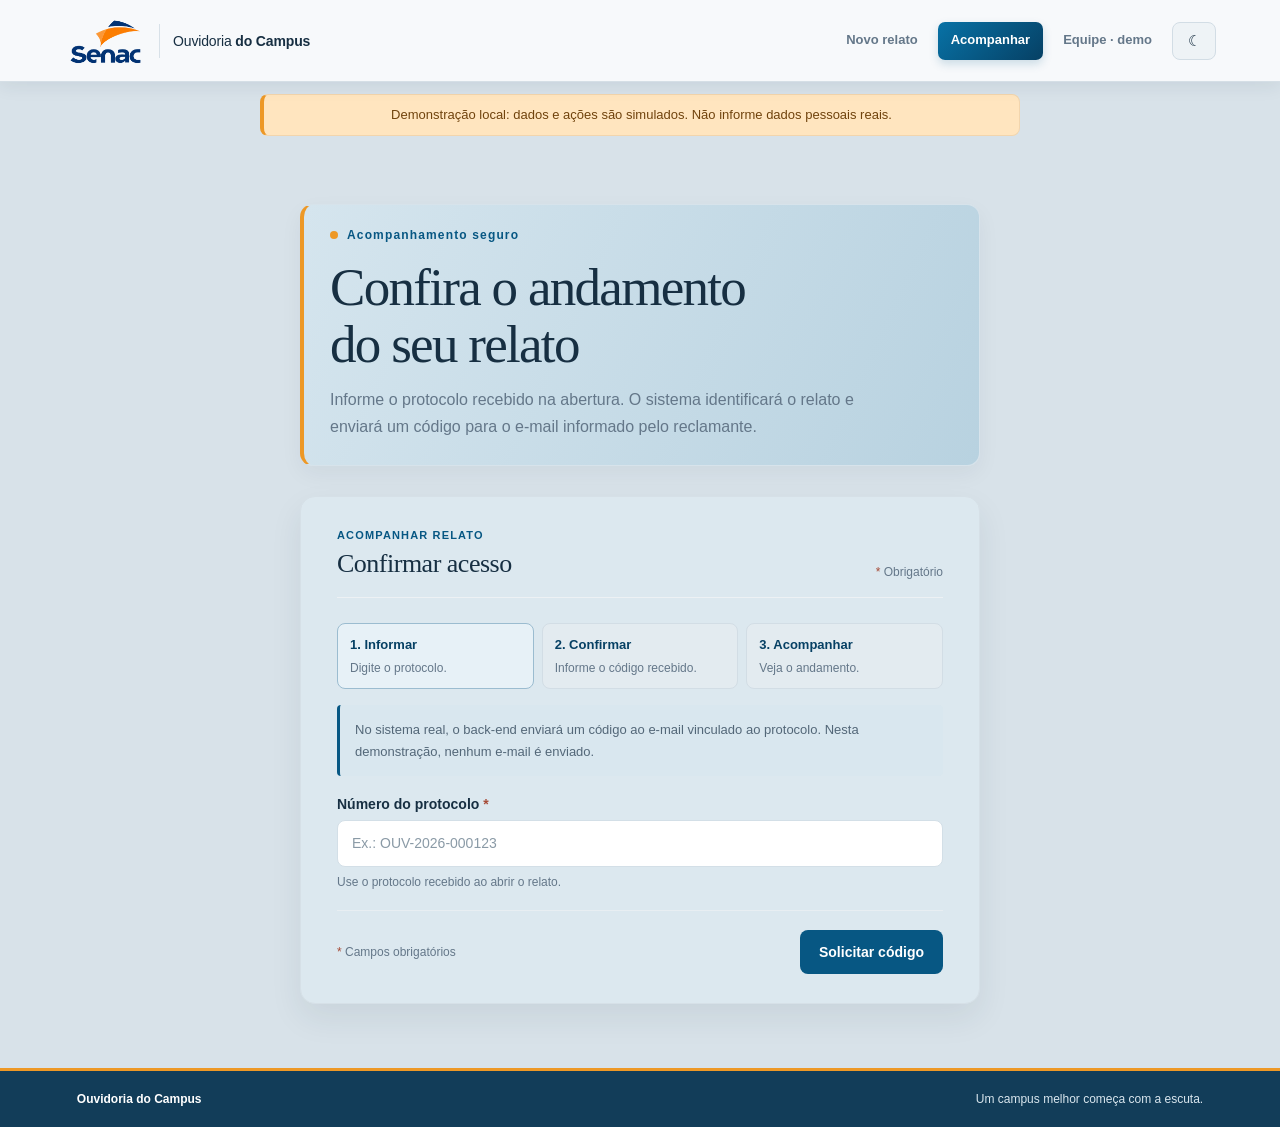
==== commit 747c3cc8: "feat: adicionar modo escuro Co-authored-by: Copilot <223556219+Copilot@users.noreply.github.com>" ====
--- a/frontend/consulta.html
+++ b/frontend/consulta.html
@@ -6,7 +6,7 @@
   <meta name="theme-color" content="#f3f7fa">
   <meta name="description" content="Acompanhe um relato pelo protocolo na Ouvidoria do Campus.">
   <title>Ouvidoria do Campus | Acompanhar relato</title>
-  <link rel="stylesheet" href="styles.css">
+  <link rel="stylesheet" href="styles.css?v=2">
 </head>
 <body>
   <header class="site-header">
@@ -94,6 +94,6 @@
     <span>Um campus melhor começa com a escuta.</span>
   </footer>
   <script src="mock-api.js" defer></script>
-  <script src="app.js" defer></script>
+  <script src="app.js?v=2" defer></script>
 </body>
 </html>
--- a/frontend/styles.css
+++ b/frontend/styles.css
@@ -19,6 +19,21 @@
   text-rendering: optimizeLegibility;
 }
 
+:root[data-theme="dark"] {
+  color-scheme: dark;
+  --ink: #e8f1f7;
+  --muted: #adc0cd;
+  --brand: #64add5;
+  --brand-dark: #8cc9e8;
+  --brand-soft: #17384a;
+  --line: #395466;
+  --paper: #101f29;
+  --canvas: #0b171f;
+  --surface-muted: #1c3240;
+  --warm: #5a4020;
+  --accent: #f0a43a;
+}
+
 * {
   box-sizing: border-box;
 }
@@ -1033,6 +1048,159 @@
   transform: none;
 }
 
+.theme-toggle {
+  min-width: 44px;
+  min-height: 38px;
+  padding: 0 11px;
+  border: 1px solid var(--line);
+  color: var(--ink);
+  background: var(--paper);
+  font-size: 15px;
+  line-height: 1;
+}
+
+button.theme-toggle:hover,
+button.theme-toggle:focus-visible {
+  color: var(--ink);
+  background: var(--brand-soft);
+  box-shadow: none;
+  transform: none;
+}
+
+:root[data-theme="dark"] .site-header {
+  border-bottom-color: var(--line);
+  background: #10222d;
+  box-shadow: 0 4px 17px rgb(0 0 0 / 28%);
+}
+
+:root[data-theme="dark"] .brand-separator,
+:root[data-theme="dark"] .form-footer,
+:root[data-theme="dark"] .ticket-review,
+:root[data-theme="dark"] .tracking-meta,
+:root[data-theme="dark"] .verification-form {
+  border-color: var(--line);
+}
+
+:root[data-theme="dark"] .nav-link.active {
+  color: #091820;
+  background: #75badd;
+}
+
+:root[data-theme="dark"] .intro,
+:root[data-theme="dark"] .form-card,
+:root[data-theme="dark"] .tracking-result,
+:root[data-theme="dark"] .queue-panel,
+:root[data-theme="dark"] .ticket-card,
+:root[data-theme="dark"] .summary-card,
+:root[data-theme="dark"] .feedback,
+:root[data-theme="dark"] .verification-step,
+:root[data-theme="dark"] .empty-state {
+  border-color: var(--line);
+  color: var(--ink);
+  background: #162b37;
+  box-shadow: 0 12px 28px rgb(0 0 0 / 18%);
+}
+
+:root[data-theme="dark"] .intro {
+  background: linear-gradient(115deg, #17394a 0%, #1d4a60 100%);
+}
+
+:root[data-theme="dark"] .response-note,
+:root[data-theme="dark"] .privacy-note,
+:root[data-theme="dark"] .verification-step,
+:root[data-theme="dark"] .verification-step.current {
+  border-color: var(--line);
+  color: var(--muted);
+  background: #17394a;
+}
+
+:root[data-theme="dark"] .follow-up,
+:root[data-theme="dark"] .demo-credentials,
+:root[data-theme="dark"] .suggestion-note,
+:root[data-theme="dark"] .demo-banner,
+:root[data-theme="dark"] .protocol-value,
+:root[data-theme="dark"] .response-box {
+  border-color: #6b5538;
+  color: #f3d2a3;
+  background: #493721;
+}
+
+:root[data-theme="dark"] .follow-up p,
+:root[data-theme="dark"] .privacy-note,
+:root[data-theme="dark"] .demo-credentials,
+:root[data-theme="dark"] .response-note p,
+:root[data-theme="dark"] .ticket-description,
+:root[data-theme="dark"] .response-box {
+  color: var(--muted);
+}
+
+:root[data-theme="dark"] input,
+:root[data-theme="dark"] textarea,
+:root[data-theme="dark"] select {
+  border-color: var(--line);
+  color: var(--ink);
+  background: #0f202a;
+}
+
+:root[data-theme="dark"] input::placeholder,
+:root[data-theme="dark"] textarea::placeholder {
+  color: #829baa;
+}
+
+:root[data-theme="dark"] .file-input::file-selector-button,
+:root[data-theme="dark"] .button-secondary,
+:root[data-theme="dark"] .status-badge,
+:root[data-theme="dark"] .demo-pill {
+  border-color: var(--line);
+  color: var(--ink);
+  background: #1d3948;
+}
+
+:root[data-theme="dark"] .status-badge.recebido {
+  color: #ffd6a1;
+  background: #60411f;
+}
+
+:root[data-theme="dark"] .status-badge.em-andamento {
+  color: #ffc2bd;
+  background: #5a2d31;
+}
+
+:root[data-theme="dark"] .status-badge.resolvido {
+  color: #abe2c3;
+  background: #205139;
+}
+
+:root[data-theme="dark"] .summary-card,
+:root[data-theme="dark"] .queue-panel {
+  background: #162b37;
+}
+
+:root[data-theme="dark"] .summary-card:nth-child(2),
+:root[data-theme="dark"] .ticket-card:nth-child(3n + 2) {
+  background: #3a3023;
+}
+
+:root[data-theme="dark"] .summary-card:nth-child(3),
+:root[data-theme="dark"] .ticket-card:nth-child(3n) {
+  background: #243640;
+}
+
+:root[data-theme="dark"] .ticket-card {
+  background: #1a303c;
+}
+
+:root[data-theme="dark"] .feedback.success {
+  border-color: #3f7188;
+  background: #1d3d4d;
+}
+
+:root[data-theme="dark"] .feedback.error {
+  border-color: #81483d;
+  color: #ffc1b5;
+  background: #4a2a27;
+}
+
 @media (max-width: 760px) {
   .site-header {
     flex-wrap: wrap;
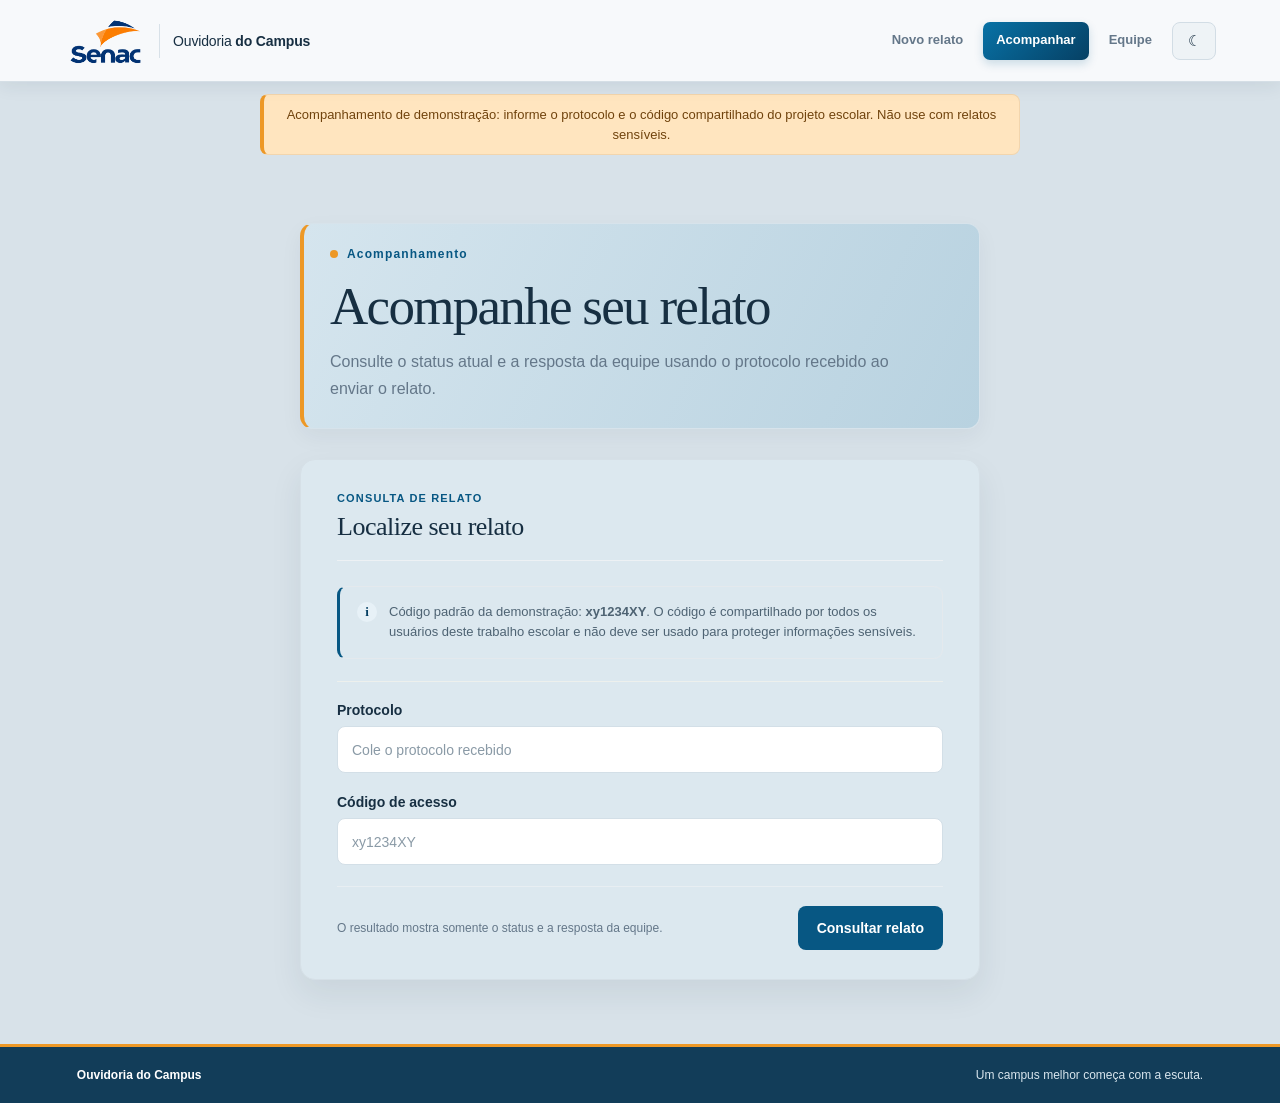
==== commit c078470b: "feat: integrate frontend backend and complaint tracking Co-authored-by: Copilot <223556219+Copilot@u" ====
--- a/frontend/consulta.html
+++ b/frontend/consulta.html
@@ -4,7 +4,8 @@
   <meta charset="utf-8">
   <meta name="viewport" content="width=device-width, initial-scale=1">
   <meta name="theme-color" content="#f3f7fa">
-  <meta name="description" content="Acompanhe um relato pelo protocolo na Ouvidoria do Campus.">
+  <meta name="description" content="Acompanhe o status de um relato da Ouvidoria do Campus.">
+  <meta name="api-base-url" content="http://localhost:8080">
   <title>Ouvidoria do Campus | Acompanhar relato</title>
   <link rel="stylesheet" href="styles.css?v=2">
 </head>
@@ -18,74 +19,50 @@
     <nav class="header-nav" aria-label="Navegação principal">
       <a class="nav-link" href="index.html">Novo relato</a>
       <a class="nav-link active" href="consulta.html" aria-current="page">Acompanhar</a>
-      <a class="nav-link" href="equipe-login.html">Equipe · demo</a>
+      <a class="nav-link" href="equipe-login.html">Equipe</a>
     </nav>
   </header>
 
-  <div class="demo-banner" role="note">Demonstração local: dados e ações são simulados. Não informe dados pessoais reais.</div>
+  <div class="status-banner" role="note">Acompanhamento de demonstração: informe o protocolo e o código compartilhado do projeto escolar. Não use com relatos sensíveis.</div>
 
   <main id="inicio">
     <section class="intro" aria-labelledby="page-title">
-      <p class="eyebrow"><span aria-hidden="true"></span> Acompanhamento seguro</p>
-      <h1 id="page-title">Confira o andamento<br class="desktop-break"> do seu relato</h1>
-      <p class="intro-copy">Informe o protocolo recebido na abertura. O sistema identificará o relato e enviará um código para o e-mail informado pelo reclamante.</p>
+      <p class="eyebrow"><span aria-hidden="true"></span> Acompanhamento</p>
+      <h1 id="page-title">Acompanhe seu relato</h1>
+      <p class="intro-copy">Consulte o status atual e a resposta da equipe usando o protocolo recebido ao enviar o relato.</p>
     </section>
 
     <section class="form-card consultation-card" aria-labelledby="form-title">
       <div class="card-heading">
         <div>
-          <p class="step-label">ACOMPANHAR RELATO</p>
-          <h2 id="form-title">Confirmar acesso</h2>
+          <p class="step-label">CONSULTA DE RELATO</p>
+          <h2 id="form-title">Localize seu relato</h2>
         </div>
-        <span class="required-note"><span aria-hidden="true">*</span> Obrigatório</span>
       </div>
 
-      <ol class="verification-note" aria-label="Etapas do acompanhamento">
-        <li class="verification-step current">
-          <strong>1. Informar</strong>
-          Digite o protocolo.
-        </li>
-        <li class="verification-step">
-          <strong>2. Confirmar</strong>
-          Informe o código recebido.
-        </li>
-        <li class="verification-step">
-          <strong>3. Acompanhar</strong>
-          Veja o andamento.
-        </li>
-      </ol>
+      <div class="response-note">
+        <span class="note-icon" aria-hidden="true">i</span>
+        <p>Código padrão da demonstração: <strong>xy1234XY</strong>. O código é compartilhado por todos os usuários deste trabalho escolar e não deve ser usado para proteger informações sensíveis.</p>
+      </div>
 
-      <p class="privacy-note">
-        No sistema real, o back-end enviará um código ao e-mail vinculado ao protocolo. Nesta demonstração, nenhum e-mail é enviado.
-      </p>
+      <form id="follow-up-form" class="verification-form">
+        <div class="field">
+          <label for="protocol">Protocolo</label>
+          <input id="protocol" name="protocol" type="text" autocomplete="off" placeholder="Cole o protocolo recebido" required>
+        </div>
 
-      <form id="protocol-form">
         <div class="field">
-          <label for="protocol">Número do protocolo <span aria-hidden="true">*</span></label>
-          <input id="protocol" name="protocol" type="text" placeholder="Ex.: OUV-2026-000123" required>
-          <span class="field-hint">Use o protocolo recebido ao abrir o relato.</span>
+          <label for="access-code">Código de acesso</label>
+          <input id="access-code" name="accessCode" type="password" autocomplete="off" placeholder="xy1234XY" required>
         </div>
 
         <div class="form-footer">
-          <p><span aria-hidden="true">*</span> Campos obrigatórios</p>
-          <button type="submit">Solicitar código</button>
+          <p>O resultado mostra somente o status e a resposta da equipe.</p>
+          <button type="submit">Consultar relato</button>
         </div>
       </form>
 
-      <div class="feedback" id="protocol-result" aria-live="polite" hidden></div>
-
-      <form class="verification-form" id="code-form" hidden>
-        <div class="field">
-          <label for="verification-code">Código de demonstração <span aria-hidden="true">*</span></label>
-          <input id="verification-code" name="code" type="text" inputmode="numeric" autocomplete="one-time-code" placeholder="Digite o código mostrado acima" required>
-        </div>
-        <div class="form-footer">
-          <p>Confirmação simulada</p>
-          <button type="submit">Verificar código</button>
-        </div>
-      </form>
-
-      <section class="tracking-result" id="tracking-result" aria-live="polite" hidden></section>
+      <div class="feedback" id="follow-up-result" aria-live="polite" hidden></div>
     </section>
   </main>
 
@@ -93,7 +70,6 @@
     <span>Ouvidoria do Campus</span>
     <span>Um campus melhor começa com a escuta.</span>
   </footer>
-  <script src="mock-api.js" defer></script>
-  <script src="app.js?v=2" defer></script>
+  <script src="app.js?v=4" defer></script>
 </body>
 </html>
--- a/frontend/styles.css
+++ b/frontend/styles.css
@@ -489,7 +489,7 @@
   display: none !important;
 }
 
-.demo-banner {
+.status-banner {
   width: calc(100% - 32px);
   max-width: 760px;
   margin: 12px auto;
@@ -669,8 +669,7 @@
   line-height: 1.55;
 }
 
-.status-badge,
-.demo-pill {
+.status-badge {
   display: inline-flex;
   min-height: 27px;
   align-items: center;
@@ -799,11 +798,6 @@
   margin-bottom: 5px;
 }
 
-.demo-pill {
-  color: #794600;
-  background: #ffecd0;
-}
-
 .filter-form {
   display: grid;
   grid-template-columns: repeat(3, minmax(0, 1fr)) auto;
@@ -922,17 +916,6 @@
   line-height: 1.6;
 }
 
-.suggestion-note {
-  margin: 0 0 16px;
-  padding: 10px 12px;
-  border-left: 3px solid var(--accent);
-  border-radius: 6px;
-  color: #654314;
-  background: #ffe9c9;
-  font-size: 12px;
-  line-height: 1.5;
-}
-
 .ticket-review {
   display: grid;
   grid-template-columns: repeat(3, minmax(0, 1fr));
@@ -1010,26 +993,6 @@
 
 .login-card {
   width: 100%;
-}
-
-.demo-credentials {
-  display: flex;
-  flex-direction: column;
-  gap: 7px;
-  margin: 0 0 23px;
-  padding: 14px 16px;
-  border: 1px solid #f0d4ad;
-  border-left: 4px solid var(--accent);
-  border-radius: 7px;
-  color: #70430d;
-  background: #ffdfae;
-  font-size: 13px;
-}
-
-.demo-credentials code {
-  color: var(--ink);
-  font-family: Consolas, "Courier New", monospace;
-  font-weight: 700;
 }
 
 .logout-link {
@@ -1115,9 +1078,7 @@
 }
 
 :root[data-theme="dark"] .follow-up,
-:root[data-theme="dark"] .demo-credentials,
-:root[data-theme="dark"] .suggestion-note,
-:root[data-theme="dark"] .demo-banner,
+:root[data-theme="dark"] .status-banner,
 :root[data-theme="dark"] .protocol-value,
 :root[data-theme="dark"] .response-box {
   border-color: #6b5538;
@@ -1127,7 +1088,6 @@
 
 :root[data-theme="dark"] .follow-up p,
 :root[data-theme="dark"] .privacy-note,
-:root[data-theme="dark"] .demo-credentials,
 :root[data-theme="dark"] .response-note p,
 :root[data-theme="dark"] .ticket-description,
 :root[data-theme="dark"] .response-box {
@@ -1149,8 +1109,7 @@
 
 :root[data-theme="dark"] .file-input::file-selector-button,
 :root[data-theme="dark"] .button-secondary,
-:root[data-theme="dark"] .status-badge,
-:root[data-theme="dark"] .demo-pill {
+:root[data-theme="dark"] .status-badge {
   border-color: var(--line);
   color: var(--ink);
   background: #1d3948;
